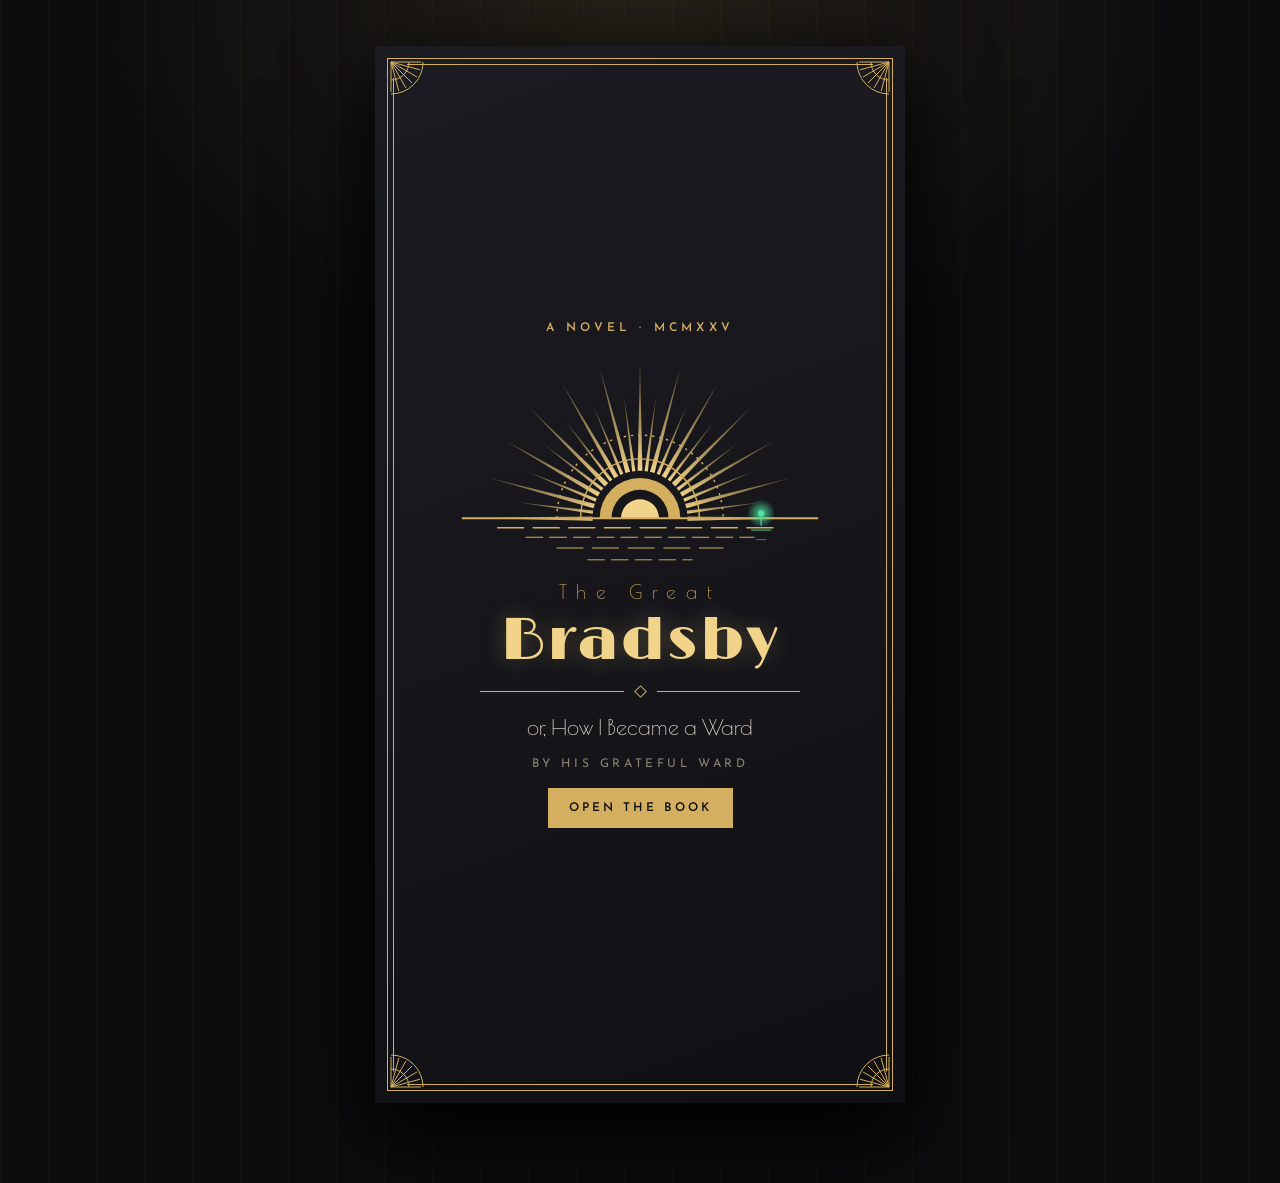
==== brad/index.html @ 088d8222 "Add The Great Bradsby thank-you card for Brad Art Deco book that opens to three chapters on medieval" ====
<!doctype html>
<html lang="en">
<head>
<meta charset="utf-8">
<meta name="viewport" content="width=device-width, initial-scale=1, viewport-fit=cover">
<title>The Great Bradsby</title>
<meta name="description" content="A thank-you card for Brad, bound like a 1925 novel. Open the book, old sport.">
<meta property="og:title" content="The Great Bradsby 🥂">
<meta property="og:description" content="A thank-you card for Brad, bound like a 1925 novel. Open the book, old sport.">
<meta property="og:type" content="website">
<meta name="theme-color" content="#0d0d0f">
<link rel="preconnect" href="https://fonts.googleapis.com">
<link rel="stylesheet" href="https://fonts.googleapis.com/css2?family=Limelight&family=Poiret+One&family=Josefin+Sans:wght@400;600&family=Cormorant+Garamond:ital,wght@0,500;0,600;1,500&display=swap">
<style>
/* Layout: a clothbound 1925 novel. Closed, the cover sits centered; opened, the cover swings left to show the dedication beside the chapters. Single onyx-and-gold Art Deco look with one green light. */
*, *::before, *::after { box-sizing: border-box; }
:root {
  --onyx: #0d0d0f;
  --cloth: #16161b;
  --paper: #efe6d2;
  --paper-ink: #2a2620;
  --gold: #d4af5f;
  --gold-hot: #f1d48a;
  --green: #4fe3a1;
  --muted: #8b8577;
  --display: "Limelight", "Didot", Georgia, serif;
  --deco: "Poiret One", "Futura", "Century Gothic", sans-serif;
  --label: "Josefin Sans", "Futura", "Century Gothic", sans-serif;
  --body: "Cormorant Garamond", Garamond, Georgia, serif;
  color-scheme: dark;
}
html { padding-top: env(safe-area-inset-top, 0px); padding-bottom: env(safe-area-inset-bottom, 0px); }
html, body { background: var(--onyx); color: var(--paper); }
body {
  margin: 0;
  font-family: var(--body);
  padding-inline: 16px;
  padding-block: 40px 56px;
  min-height: 100vh;
  background:
    repeating-linear-gradient(90deg, rgba(212,175,95,.035) 0 1px, transparent 1px 48px),
    radial-gradient(ellipse 60% 45% at 50% 0%, rgba(212,175,95,.12), transparent 70%),
    var(--onyx);
}
#bubbles { position: fixed; inset: 0; width: 100%; height: 100%; pointer-events: none; z-index: 5; }

.stage { position: relative; z-index: 1; max-width: 1060px; margin-inline: auto; overflow-x: clip; padding-block: 6px 24px; }
.book {
  display: grid; grid-template-columns: 1fr 1fr;
  perspective: 2600px;
  transform: translateX(-25%);
  transition: transform 1.1s cubic-bezier(.6,.05,.3,1);
}
.book.open { transform: none; }
.inside-page, .leaf { grid-column: 2; grid-row: 1; min-width: 0; }
.leaf {
  display: grid; position: relative; z-index: 2;
  transform-style: preserve-3d; transform-origin: left center;
  transition: transform 1.1s cubic-bezier(.6,.05,.3,1);
}
.book.open .leaf { transform: rotateY(-180deg); }
.face { grid-area: 1 / 1; -webkit-backface-visibility: hidden; backface-visibility: hidden; }
.face.back { transform: rotateY(180deg); }

.page { position: relative; min-width: 0; padding: 30px; display: flex; flex-direction: column; box-shadow: 0 30px 80px rgba(0,0,0,.65); }
.page > .panel { flex: 1; position: relative; z-index: 1; padding: 34px 30px; display: flex; flex-direction: column; gap: 18px; }
/* deco double rule frame with stepped corners */
.page::before, .page::after { content: ""; position: absolute; pointer-events: none; }
.page::before { inset: 12px; border: 1px solid var(--frame); }
.page::after { inset: 18px; border: 1px solid var(--frame);
  clip-path: polygon(0 14px, 14px 14px, 14px 0, calc(100% - 14px) 0, calc(100% - 14px) 14px, 100% 14px, 100% calc(100% - 14px), calc(100% - 14px) calc(100% - 14px), calc(100% - 14px) 100%, 14px 100%, 14px calc(100% - 14px), 0 calc(100% - 14px)); }
.corner { position: absolute; width: 46px; height: 46px; z-index: 1; pointer-events: none; }
.corner svg { width: 100%; height: 100%; display: block; }
.corner.tl { top: 12px; left: 12px; } .corner.tr { top: 12px; right: 12px; transform: scaleX(-1); }
.corner.bl { bottom: 12px; left: 12px; transform: scaleY(-1); } .corner.br { bottom: 12px; right: 12px; transform: scale(-1); }

/* cloth cover */
.cover-page { --frame: var(--gold); background: linear-gradient(160deg, #1b1b22, var(--cloth) 50%, #101014); }
.cover { align-items: center; justify-content: center; text-align: center; }
.eyebrow { font-family: var(--label); font-weight: 600; font-size: 12px; letter-spacing: .35em; text-transform: uppercase; color: var(--gold); margin: 0; }
.fan { width: 100%; max-width: 380px; }
.fan svg { width: 100%; height: auto; display: block; }
.title {
  font-family: var(--display); font-weight: 400; margin: 0;
  font-size: clamp(38px, 6vw, 60px); line-height: .95; letter-spacing: .04em;
  color: var(--gold-hot); text-wrap: balance;
  text-shadow: 0 0 24px rgba(241,212,138,.25);
}
.title small { display: block; font-family: var(--deco); font-size: .32em; letter-spacing: .5em; color: var(--gold); margin-bottom: 10px; }
.subtitle { font-family: var(--deco); font-size: 22px; color: var(--paper); margin: 0; }
.byline { font-family: var(--label); font-size: 12px; letter-spacing: .3em; text-transform: uppercase; color: var(--muted); margin: 0; }
.rule { display: flex; align-items: center; gap: 12px; width: 100%; max-width: 320px; color: var(--gold); }
.rule::before, .rule::after { content: ""; flex: 1; height: 1px; background: currentColor; }
.rule span { width: 9px; height: 9px; transform: rotate(45deg); border: 1px solid currentColor; }

/* paper pages */
.paper { --frame: #b8975a; background: var(--paper); color: var(--paper-ink);
  background-image: radial-gradient(ellipse at 50% 50%, transparent 60%, rgba(120,95,50,.12)); }
.paper .eyebrow { color: #8a6a2c; }
.dedication { align-items: center; justify-content: center; text-align: center; gap: 22px; }
.dedication h2 { font-family: var(--deco); font-weight: 400; font-size: 34px; margin: 0; letter-spacing: .08em; }
.dedication .to { font-style: italic; font-size: 24px; margin: 0; max-width: 16em; text-wrap: balance; }
.contents { width: 100%; max-width: 330px; display: grid; gap: 8px; text-align: left; margin: 0; padding: 0; list-style: none; }
.contents li { display: flex; gap: 8px; align-items: baseline; font-size: 18px; }
.contents li::after { content: ""; order: 1; flex: 1; border-bottom: 1px dotted #a08a60; translate: 0 -4px; }
.contents b { font-family: var(--label); font-weight: 600; font-size: 12px; letter-spacing: .15em; color: #8a6a2c; min-width: 2.2em; }
.contents .pg { order: 2; font-variant-numeric: tabular-nums; font-family: var(--label); font-size: 13px; }
.epigraph { font-style: italic; font-size: 18px; color: #5d5446; margin: 0; max-width: 20em; }

.chapters { gap: 14px; }
.chapter h3 { font-family: var(--deco); font-weight: 400; font-size: 25px; margin: 0 0 6px; line-height: 1.15; text-wrap: balance; }
.chapter h3 b { display: block; font-family: var(--label); font-weight: 600; font-size: 11.5px; letter-spacing: .3em; color: #8a6a2c; margin-bottom: 4px; }
.chapter p { font-size: 19px; line-height: 1.5; margin: 0; }
.chapter p + p { margin-top: 8px; }
.chapter cite { font-style: italic; }
.dropcap::first-letter { font-family: var(--display); float: left; font-size: 3.1em; line-height: .8; padding: 6px 8px 0 0; color: #8a6a2c; }
.sep { text-align: center; color: #a08a60; letter-spacing: .6em; font-size: 13px; margin: 0; }
.sign { font-family: var(--deco); font-size: 24px; margin: 0; }
.sign small { display: block; font-family: var(--body); font-style: italic; font-size: 17px; color: #5d5446; }

.btnrow { display: flex; flex-wrap: wrap; gap: 12px; }
.btn {
  font-family: var(--label); font-weight: 600; font-size: 12px; letter-spacing: .25em; text-transform: uppercase;
  padding: 13px 20px; cursor: pointer; border: 1px solid; background: transparent;
  transition: background .2s, color .2s;
}
.btn.gold { color: var(--onyx); background: var(--gold); border-color: var(--gold); }
.btn.gold:hover { background: var(--gold-hot); }
.btn.ink { color: var(--paper-ink); border-color: #8a6a2c; }
.btn.ink:hover { background: var(--paper-ink); color: var(--paper); }
.btn:focus-visible { outline: 2px solid var(--green); outline-offset: 3px; }

.greenlight { animation: blink 3.2s ease-in-out infinite; }
@keyframes blink { 50% { opacity: .45; } }

@media (max-width: 760px) {
  .book, .book.open { grid-template-columns: 1fr; transform: none; }
  .inside-page, .leaf { grid-column: 1; }
  .page { padding: 22px; }
  .page > .panel { padding: 30px 16px; }
  .leaf { transition: transform 1.1s cubic-bezier(.6,.05,.3,1), visibility 0s linear 0s; }
  .book.open .leaf { visibility: hidden; transition: transform 1.1s cubic-bezier(.6,.05,.3,1), visibility 0s linear 1.1s; }
  .chapter p { font-size: 18px; }
}
@media (prefers-reduced-motion: reduce) {
  .greenlight { animation: none; }
  .book, .leaf { transition: none !important; }
}
</style>
</head>
<body>
<canvas id="bubbles" aria-hidden="true"></canvas>

<main class="stage">
<div class="book" id="book">
  <section class="page paper inside-page" id="insidePage">
    <div class="panel chapters">
      <div class="chapter">
        <h3><b>Chapter I</b>In Which a Ward Is Taken</h3>
        <p class="dropcap">In medieval Europe, a young person without the right backing could be taken in as a ward. A lord brought them into his household, gave them a seat at his table, and taught them what they would need: how to carry themselves, how to work, how to stand up for what's right. In return the ward gave loyalty for life.</p>
      </div>
      <p class="sep" aria-hidden="true">◆ ◆ ◆</p>
      <div class="chapter">
        <h3><b>Chapter II</b>In Which Gatsby Finds His Patron</h3>
        <p>Fitzgerald knew the custom. In <cite>The Great Gatsby</cite>, seventeen-year-old James Gatz rows out to a millionaire's yacht on Lake Superior, and Dan Cody takes him aboard. Cody gives him work, a blue coat, and a look at the wider world. Every legend starts with someone who said, come aboard.</p>
      </div>
      <p class="sep" aria-hidden="true">◆ ◆ ◆</p>
      <div class="chapter">
        <h3><b>Chapter III</b>In Which I Say Thank You</h3>
        <p>Brad, you did that for me. You took me in when you didn't have to, showed me the ropes, and made me feel like I belonged at the table. I'm your ward for life, and grateful for it every day.</p>
        <p>Thank you, old sport.</p>
      </div>
      <p class="sign"><small>Yours, with the loyalty of a sworn ward,</small>Your Ward</p>
      <div class="btnrow">
        <button class="btn gold" id="toastBtn" type="button">Pop the champagne</button>
        <button class="btn ink" id="closeBtn" type="button">Close the book</button>
      </div>
    </div>
  </section>

  <div class="leaf" id="leaf">
    <section class="page cover-page face front">
      <div class="panel cover">
        <p class="eyebrow">A Novel · MCMXXV</p>
        <div class="fan">
          <svg viewBox="0 0 320 180" role="img" aria-label="An Art Deco sunburst rising over the water, with a green light across the bay">
            <defs>
              <linearGradient id="ray" x1="0" y1="1" x2="0" y2="0">
                <stop offset="0" stop-color="#f1d48a"/>
                <stop offset="1" stop-color="#d4af5f" stop-opacity=".35"/>
              </linearGradient>
              <radialGradient id="glow" cx="50%" cy="50%" r="50%">
                <stop offset="0" stop-color="#4fe3a1" stop-opacity=".9"/>
                <stop offset="1" stop-color="#4fe3a1" stop-opacity="0"/>
              </radialGradient>
            </defs>
            <g id="rays"></g>
            <g fill="none" stroke="#d4af5f" stroke-width="1.2">
              <path d="M110 140 A50 50 0 0 1 210 140"/>
              <path d="M90 140 A70 70 0 0 1 230 140" stroke-dasharray="2 4"/>
            </g>
            <path d="M126 140 A34 34 0 0 1 194 140 Z" fill="#d4af5f"/>
            <path d="M136 140 A24 24 0 0 1 184 140 Z" fill="#16161b"/>
            <path d="M144 140 A16 16 0 0 1 176 140 Z" fill="#f1d48a"/>
            <line x1="10" y1="140" x2="310" y2="140" stroke="#d4af5f" stroke-width="1.5"/>
            <g id="water" stroke="#d4af5f" stroke-linecap="round"></g>
            <g class="greenlight">
              <circle cx="262" cy="136" r="12" fill="url(#glow)"/>
              <circle cx="262" cy="136" r="2.6" fill="#4fe3a1"/>
              <line x1="262" y1="139" x2="262" y2="146" stroke="#4fe3a1" stroke-width="1"/>
            </g>
          </svg>
        </div>
        <h1 class="title"><small>The Great</small>Bradsby</h1>
        <div class="rule" aria-hidden="true"><span></span></div>
        <p class="subtitle">or, How I Became a Ward</p>
        <p class="byline">By his grateful ward</p>
        <button class="btn gold" id="openBtn" type="button">Open the book</button>
      </div>
    </section>

    <section class="page paper face back" aria-hidden="true">
      <div class="panel dedication">
        <p class="eyebrow">Dedication</p>
        <h2>For Brad</h2>
        <p class="to">who took me in, gave me a place at the table, and never once made me feel like a guest.</p>
        <div class="rule" aria-hidden="true" style="color:#a08a60"><span></span></div>
        <ul class="contents">
          <li><b>I</b>In Which a Ward Is Taken<span class="pg">1</span></li>
          <li><b>II</b>In Which Gatsby Finds His Patron<span class="pg">7</span></li>
          <li><b>III</b>In Which I Say Thank You<span class="pg">25</span></li>
        </ul>
        <p class="epigraph">Some people throw the party. A rare few open the door and tell you to stay.</p>
      </div>
    </section>
  </div>
</div>
</main>

<script>
(() => {
  const NS = "http://www.w3.org/2000/svg";
  const el = (tag, attrs, parent) => {
    const n = document.createElementNS(NS, tag);
    for (const k in attrs) n.setAttribute(k, attrs[k]);
    parent.appendChild(n); return n;
  };

  // Sunburst: tapered rays fanning up from the horizon
  const rays = document.getElementById("rays");
  for (let i = 0; i <= 24; i++) {
    const a = Math.PI + (i / 24) * Math.PI;
    const long = i % 2 === 0, R = long ? 132 : 104, w = long ? .05 : .035;
    const p = (ang, r) => `${(160 + r * Math.cos(ang)).toFixed(2)} ${(140 + r * Math.sin(ang)).toFixed(2)}`;
    el("path", { d: `M${p(a - w, 40)} L${p(a, R)} L${p(a + w, 40)} Z`, fill: "url(#ray)" }, rays);
  }
  // Water: lines that shorten toward the viewer
  const water = document.getElementById("water");
  [[148, 120, 1.1], [156, 96, 1], [165, 70, .9], [175, 44, .8]].forEach(([y, half, w], i) => {
    el("line", { x1: 160 - half, y1: y, x2: 160 + half, y2: y, "stroke-width": w, "stroke-dasharray": i % 2 ? "14 6" : "22 8" }, water);
  });
  el("line", { x1: 254, y1: 150, x2: 270, y2: 150, stroke: "#4fe3a1", "stroke-width": 1, opacity: .7 }, water);
  el("line", { x1: 258, y1: 158, x2: 266, y2: 158, stroke: "#4fe3a1", "stroke-width": 1, opacity: .45 }, water);

  // Deco corner fans on every page
  const corner = color => {
    let s = `<svg viewBox="0 0 46 46" aria-hidden="true"><g fill="none" stroke="${color}" stroke-width="1">`;
    for (let i = 0; i <= 6; i++) {
      const a = (i / 6) * Math.PI / 2;
      s += `<line x1="4" y1="4" x2="${(4 + 30 * Math.cos(a)).toFixed(1)}" y2="${(4 + 30 * Math.sin(a)).toFixed(1)}"/>`;
    }
    s += `<path d="M4 22 A18 18 0 0 0 22 4"/><path d="M4 36 A32 32 0 0 0 36 4"/></g></svg>`;
    return s;
  };
  document.querySelectorAll(".page").forEach(pg => {
    const c = pg.classList.contains("paper") ? "#b8975a" : "#d4af5f";
    pg.insertAdjacentHTML("afterbegin", ["tl", "tr", "bl", "br"].map(k => `<div class="corner ${k}">${corner(c)}</div>`).join(""));
  });

  // Champagne: rising bubbles plus a burst of gold confetti
  const cv = document.getElementById("bubbles"), ctx = cv.getContext("2d");
  const reduce = matchMedia("(prefers-reduced-motion: reduce)").matches;
  let W, H, bits = [], running = false;
  const size = () => { W = cv.width = innerWidth * devicePixelRatio; H = cv.height = innerHeight * devicePixelRatio; };
  size(); addEventListener("resize", size);
  const D = devicePixelRatio;
  const pop = () => {
    for (let i = 0; i < 160; i++) bits.push({ kind: "bubble", x: Math.random() * W, y: H + Math.random() * H * .3, r: (1.5 + Math.random() * 4) * D, vy: -(1.5 + Math.random() * 3) * D, wob: Math.random() * 6, life: 1 });
    for (let i = 0; i < 140; i++) {
      const a = -Math.PI / 2 + (Math.random() - .5) * 1.6, sp = (6 + Math.random() * 9) * D;
      bits.push({ kind: "confetti", x: W / 2, y: H * .55, vx: Math.cos(a) * sp, vy: Math.sin(a) * sp, rot: Math.random() * 6, vr: (Math.random() - .5) * .4, w: (4 + Math.random() * 5) * D, h: (2 + Math.random() * 3) * D, c: ["#d4af5f", "#f1d48a", "#efe6d2", "#4fe3a1"][i % 4], life: 1 });
    }
    if (!running) { running = true; requestAnimationFrame(tick); }
  };
  const tick = () => {
    ctx.clearRect(0, 0, W, H);
    bits = bits.filter(b => b.life > 0 && b.y > -40 && b.y < H + H * .4);
    for (const b of bits) {
      if (b.kind === "bubble") {
        b.y += b.vy; b.wob += .08; b.x += Math.sin(b.wob) * .6 * D; b.life -= .004;
        ctx.globalAlpha = .7 * b.life; ctx.strokeStyle = "#f1d48a"; ctx.lineWidth = D;
        ctx.beginPath(); ctx.arc(b.x, b.y, b.r, 0, Math.PI * 2); ctx.stroke();
      } else {
        b.vy += .22 * D; b.vx *= .985; b.x += b.vx; b.y += b.vy; b.rot += b.vr; b.life -= .006;
        ctx.globalAlpha = Math.min(1, b.life * 1.5); ctx.fillStyle = b.c;
        ctx.save(); ctx.translate(b.x, b.y); ctx.rotate(b.rot); ctx.fillRect(-b.w / 2, -b.h / 2, b.w, b.h * Math.abs(Math.cos(b.rot * 2))); ctx.restore();
      }
    }
    ctx.globalAlpha = 1;
    if (bits.length) requestAnimationFrame(tick); else running = false;
  };

  const book = document.getElementById("book");
  const insidePage = document.getElementById("insidePage"), frontFace = document.querySelector(".face.front");
  const openBtn = document.getElementById("openBtn"), closeBtn = document.getElementById("closeBtn");
  const toastBtn = document.getElementById("toastBtn");
  insidePage.inert = true;
  openBtn.addEventListener("click", () => {
    book.classList.add("open");
    insidePage.inert = false; frontFace.inert = true;
    setTimeout(() => toastBtn.focus({ preventScroll: true }), reduce ? 0 : 1100);
  });
  closeBtn.addEventListener("click", () => {
    book.classList.remove("open");
    insidePage.inert = true; frontFace.inert = false;
    toastBtn.textContent = "Pop the champagne";
    openBtn.focus({ preventScroll: true });
  });
  toastBtn.addEventListener("click", () => {
    if (!reduce) pop();
    toastBtn.textContent = "Cheers, old sport";
  });
})();
</script>
</body>
</html>
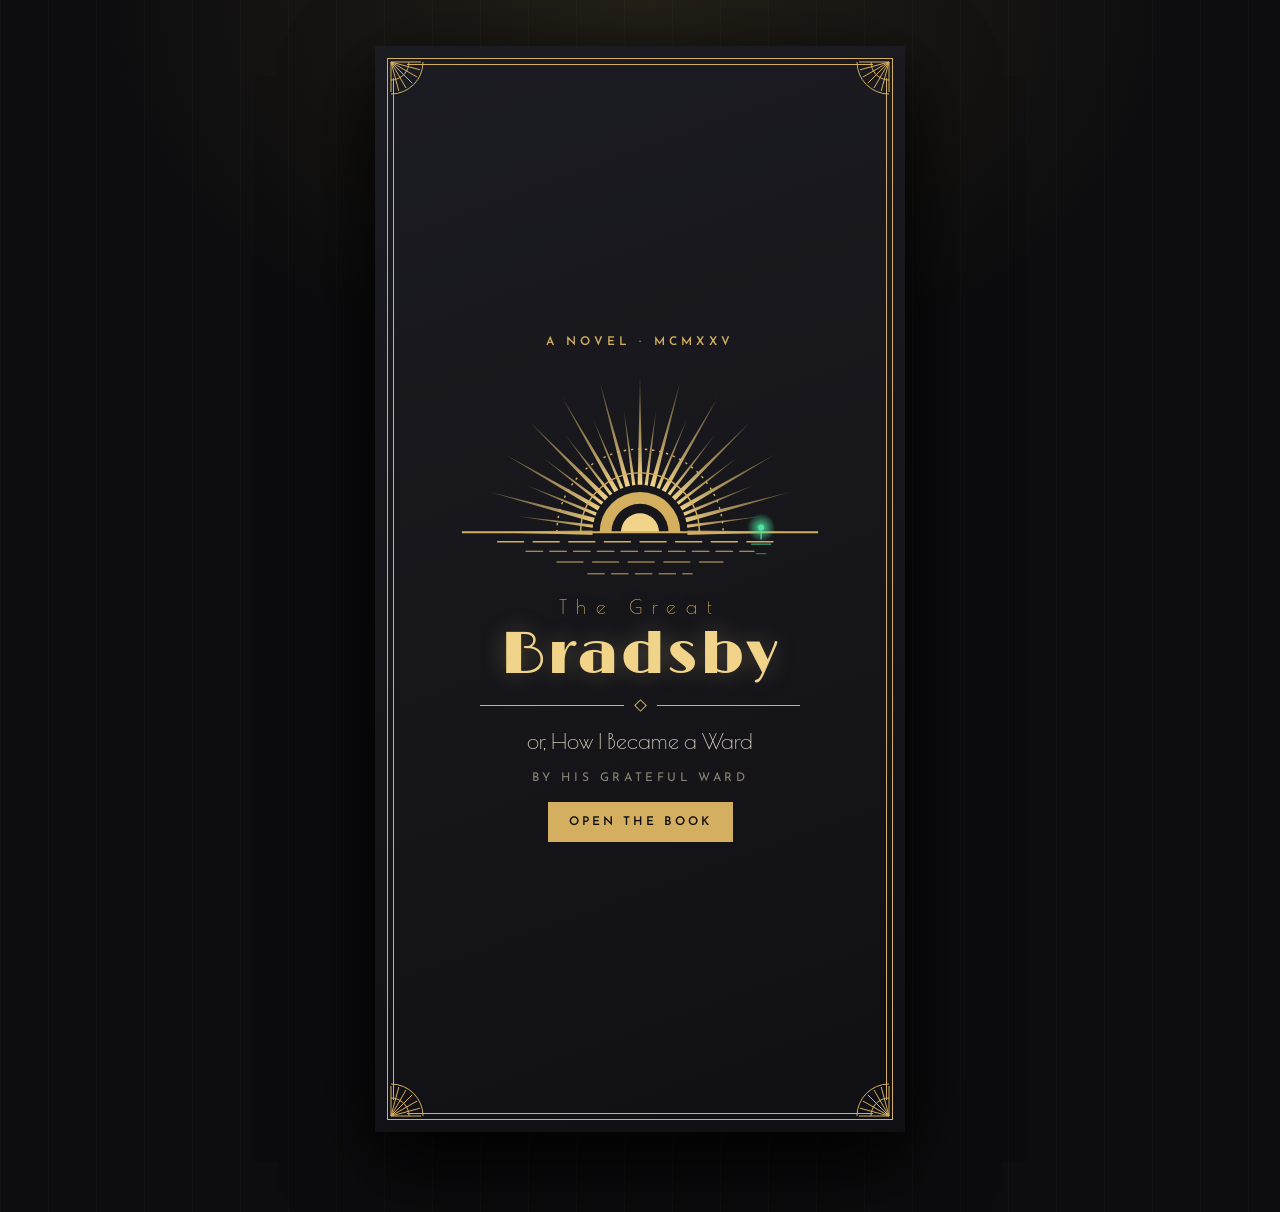
==== commit 5aeb0071: "Use a clearer drop cap in Brad's card Co-Authored-By: Claude Opus 5.5 <noreply@anthropic.com>" ====
--- a/brad/index.html
+++ b/brad/index.html
@@ -157,7 +157,7 @@
     <div class="panel chapters">
       <div class="chapter">
         <h3><b>Chapter I</b>In Which a Ward Is Taken</h3>
-        <p class="dropcap">In medieval Europe, a young person without the right backing could be taken in as a ward. A lord brought them into his household, gave them a seat at his table, and taught them what they would need: how to carry themselves, how to work, how to stand up for what's right. In return the ward gave loyalty for life.</p>
+        <p class="dropcap">All across medieval Europe, a young person without the right backing could be taken in as a ward. A lord brought them into his household, gave them a seat at his table, and taught them what they would need: how to carry themselves, how to work, how to stand up for what's right. In return the ward gave loyalty for life.</p>
       </div>
       <p class="sep" aria-hidden="true">◆ ◆ ◆</p>
       <div class="chapter">
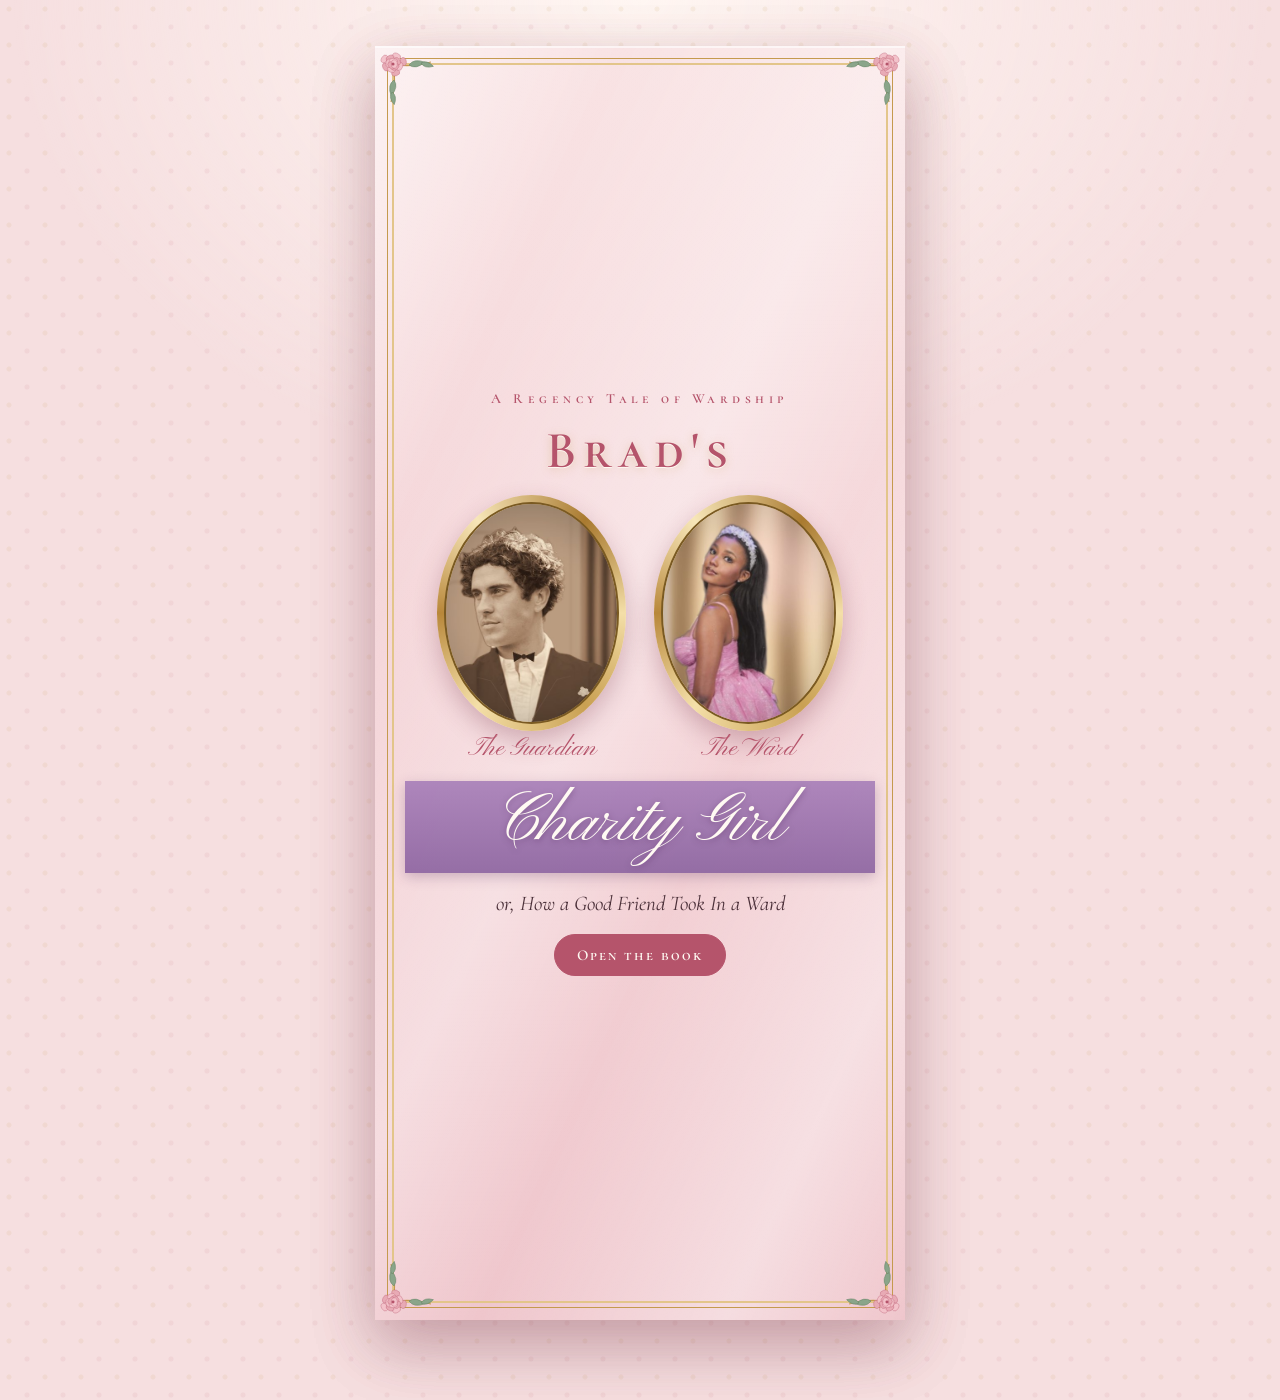
==== commit 4e589d8b: "Restyle Brad's card as a Regency novel with portraits Charity Girl cover with sepia guardian and war" ====
--- a/brad/index.html
+++ b/brad/index.html
@@ -3,34 +3,36 @@
 <head>
 <meta charset="utf-8">
 <meta name="viewport" content="width=device-width, initial-scale=1, viewport-fit=cover">
-<title>The Great Bradsby</title>
-<meta name="description" content="A thank-you card for Brad, bound like a 1925 novel. Open the book, old sport.">
-<meta property="og:title" content="The Great Bradsby 🥂">
-<meta property="og:description" content="A thank-you card for Brad, bound like a 1925 novel. Open the book, old sport.">
+<title>Brad's Charity Girl</title>
+<meta name="description" content="A thank-you card for Brad, bound like a Regency novel. Open the book.">
+<meta property="og:title" content="Brad's Charity Girl 📖">
+<meta property="og:description" content="A thank-you card for Brad, bound like a Regency novel. Open the book.">
+<meta property="og:image" content="https://sunnymari.github.io/birthdaycards/brad/brad-portrait.jpg">
 <meta property="og:type" content="website">
-<meta name="theme-color" content="#0d0d0f">
+<meta name="theme-color" content="#f6dfe0">
 <link rel="preconnect" href="https://fonts.googleapis.com">
-<link rel="stylesheet" href="https://fonts.googleapis.com/css2?family=Limelight&family=Poiret+One&family=Josefin+Sans:wght@400;600&family=Cormorant+Garamond:ital,wght@0,500;0,600;1,500&display=swap">
+<link rel="stylesheet" href="https://fonts.googleapis.com/css2?family=Pinyon+Script&family=Cormorant+SC:wght@500;600&family=Cormorant+Garamond:ital,wght@0,500;0,600;1,500&display=swap">
 <style>
-/* Layout: a clothbound 1925 novel. Closed, the cover sits centered; opened, the cover swings left to show the dedication beside the chapters. Single onyx-and-gold Art Deco look with one green light. */
+/* Layout: a Regency novel in rose satin. Closed, the cover sits centered with two gilt oval portraits; opened, it swings left to show the dedication beside the chapters. Single blush-and-gold look. */
 *, *::before, *::after { box-sizing: border-box; }
 :root {
-  --onyx: #0d0d0f;
-  --cloth: #16161b;
-  --paper: #efe6d2;
-  --paper-ink: #2a2620;
-  --gold: #d4af5f;
-  --gold-hot: #f1d48a;
-  --green: #4fe3a1;
-  --muted: #8b8577;
-  --display: "Limelight", "Didot", Georgia, serif;
-  --deco: "Poiret One", "Futura", "Century Gothic", sans-serif;
-  --label: "Josefin Sans", "Futura", "Century Gothic", sans-serif;
+  --blush: #f6dfe0;
+  --satin: #fbf3ea;
+  --rose: #e8a9b4;
+  --rose-deep: #b5546b;
+  --lavender: #a77fb8;
+  --gold: #c59a4e;
+  --gold-soft: #e3c58a;
+  --sage: #8aa58a;
+  --ink: #4a2f38;
+  --muted: #8a6f74;
+  --script: "Pinyon Script", "Snell Roundhand", "Apple Chancery", cursive;
+  --caps: "Cormorant SC", "Cormorant Garamond", Garamond, Georgia, serif;
   --body: "Cormorant Garamond", Garamond, Georgia, serif;
-  color-scheme: dark;
+  color-scheme: light;
 }
 html { padding-top: env(safe-area-inset-top, 0px); padding-bottom: env(safe-area-inset-bottom, 0px); }
-html, body { background: var(--onyx); color: var(--paper); }
+html, body { background: var(--blush); color: var(--ink); }
 body {
   margin: 0;
   font-family: var(--body);
@@ -38,11 +40,12 @@
   padding-block: 40px 56px;
   min-height: 100vh;
   background:
-    repeating-linear-gradient(90deg, rgba(212,175,95,.035) 0 1px, transparent 1px 48px),
-    radial-gradient(ellipse 60% 45% at 50% 0%, rgba(212,175,95,.12), transparent 70%),
-    var(--onyx);
-}
-#bubbles { position: fixed; inset: 0; width: 100%; height: 100%; pointer-events: none; z-index: 5; }
+    radial-gradient(circle at 25% 25%, rgba(197,154,78,.10) 0 2px, transparent 3px) 0 0 / 36px 36px,
+    radial-gradient(circle at 75% 75%, rgba(181,84,107,.08) 0 2px, transparent 3px) 0 0 / 36px 36px,
+    radial-gradient(ellipse 70% 50% at 50% 0%, #fff6f2, transparent 70%),
+    var(--blush);
+}
+#petals { position: fixed; inset: 0; width: 100%; height: 100%; pointer-events: none; z-index: 5; }
 
 .stage { position: relative; z-index: 1; max-width: 1060px; margin-inline: auto; overflow-x: clip; padding-block: 6px 24px; }
 .book {
@@ -62,118 +65,130 @@
 .face { grid-area: 1 / 1; -webkit-backface-visibility: hidden; backface-visibility: hidden; }
 .face.back { transform: rotateY(180deg); }
 
-.page { position: relative; min-width: 0; padding: 30px; display: flex; flex-direction: column; box-shadow: 0 30px 80px rgba(0,0,0,.65); }
-.page > .panel { flex: 1; position: relative; z-index: 1; padding: 34px 30px; display: flex; flex-direction: column; gap: 18px; }
-/* deco double rule frame with stepped corners */
-.page::before, .page::after { content: ""; position: absolute; pointer-events: none; }
-.page::before { inset: 12px; border: 1px solid var(--frame); }
-.page::after { inset: 18px; border: 1px solid var(--frame);
-  clip-path: polygon(0 14px, 14px 14px, 14px 0, calc(100% - 14px) 0, calc(100% - 14px) 14px, 100% 14px, 100% calc(100% - 14px), calc(100% - 14px) calc(100% - 14px), calc(100% - 14px) 100%, 14px 100%, 14px calc(100% - 14px), 0 calc(100% - 14px)); }
-.corner { position: absolute; width: 46px; height: 46px; z-index: 1; pointer-events: none; }
-.corner svg { width: 100%; height: 100%; display: block; }
-.corner.tl { top: 12px; left: 12px; } .corner.tr { top: 12px; right: 12px; transform: scaleX(-1); }
-.corner.bl { bottom: 12px; left: 12px; transform: scaleY(-1); } .corner.br { bottom: 12px; right: 12px; transform: scale(-1); }
-
-/* cloth cover */
-.cover-page { --frame: var(--gold); background: linear-gradient(160deg, #1b1b22, var(--cloth) 50%, #101014); }
-.cover { align-items: center; justify-content: center; text-align: center; }
-.eyebrow { font-family: var(--label); font-weight: 600; font-size: 12px; letter-spacing: .35em; text-transform: uppercase; color: var(--gold); margin: 0; }
-.fan { width: 100%; max-width: 380px; }
-.fan svg { width: 100%; height: auto; display: block; }
-.title {
-  font-family: var(--display); font-weight: 400; margin: 0;
-  font-size: clamp(38px, 6vw, 60px); line-height: .95; letter-spacing: .04em;
-  color: var(--gold-hot); text-wrap: balance;
-  text-shadow: 0 0 24px rgba(241,212,138,.25);
-}
-.title small { display: block; font-family: var(--deco); font-size: .32em; letter-spacing: .5em; color: var(--gold); margin-bottom: 10px; }
-.subtitle { font-family: var(--deco); font-size: 22px; color: var(--paper); margin: 0; }
-.byline { font-family: var(--label); font-size: 12px; letter-spacing: .3em; text-transform: uppercase; color: var(--muted); margin: 0; }
-.rule { display: flex; align-items: center; gap: 12px; width: 100%; max-width: 320px; color: var(--gold); }
-.rule::before, .rule::after { content: ""; flex: 1; height: 1px; background: currentColor; }
-.rule span { width: 9px; height: 9px; transform: rotate(45deg); border: 1px solid currentColor; }
+.page { position: relative; min-width: 0; padding: 30px; display: flex; flex-direction: column;
+  box-shadow: 0 24px 60px rgba(120,50,70,.22), 0 2px 0 rgba(255,255,255,.6) inset; }
+.page > .panel { flex: 1; position: relative; z-index: 1; padding: 36px 30px; display: flex; flex-direction: column; gap: 18px; }
+/* double gilt rule */
+.page::before, .page::after { content: ""; position: absolute; pointer-events: none; border: 1px solid var(--gold); }
+.page::before { inset: 12px; }
+.page::after { inset: 17px; border-width: 2px; border-color: var(--gold-soft); border-radius: 2px; }
+.sprig { position: absolute; width: 64px; height: 64px; z-index: 2; pointer-events: none; }
+.sprig svg { width: 100%; height: 100%; display: block; }
+.sprig.tl { top: 4px; left: 4px; } .sprig.tr { top: 4px; right: 4px; transform: scaleX(-1); }
+.sprig.bl { bottom: 4px; left: 4px; transform: scaleY(-1); } .sprig.br { bottom: 4px; right: 4px; transform: scale(-1); }
+
+/* satin cover */
+.cover-page { background:
+  linear-gradient(115deg, rgba(255,255,255,.55) 0%, transparent 22%, rgba(255,255,255,.35) 46%, transparent 62%, rgba(255,255,255,.4) 84%, transparent 100%),
+  linear-gradient(180deg, #f9e3e4, #efc6cc); }
+.cover { align-items: center; justify-content: center; text-align: center; gap: 14px; }
+.eyebrow { font-family: var(--caps); font-weight: 600; font-size: 14px; letter-spacing: .32em; color: var(--rose-deep); margin: 0; }
+.author { font-family: var(--caps); font-weight: 600; font-size: clamp(34px, 5vw, 52px); letter-spacing: .14em; line-height: 1; margin: 0; color: var(--rose-deep);
+  text-shadow: 0 1px 0 #fffaf3, 0 2px 10px rgba(197,154,78,.35); }
+
+.portraits { display: flex; align-items: flex-start; justify-content: center; gap: 28px; width: 100%; position: relative; }
+.portrait { margin: 0; display: flex; flex-direction: column; align-items: center; gap: 4px; width: 46%; max-width: 240px; }
+.oval {
+  width: 100%; aspect-ratio: 4 / 5; border-radius: 50%; padding: 7px;
+  background: conic-gradient(from 210deg, #f4dfa8, #b8873a, #f7e6b8, #a97a30, #f4dfa8, #c9a052, #f4dfa8);
+  box-shadow: 0 10px 24px rgba(120,50,70,.3);
+}
+.oval img { width: 100%; height: 100%; display: block; border-radius: 50%; object-fit: cover; border: 2px solid #7a5a22; }
+.portrait figcaption { font-family: var(--script); font-size: 26px; color: var(--rose-deep); line-height: 1.1; }
+
+.ribbon {
+  width: calc(100% + 60px); margin-inline: -30px; padding: 4px 16px 10px;
+  background: linear-gradient(180deg, rgba(167,127,184,.92), rgba(140,100,160,.92));
+  box-shadow: 0 4px 12px rgba(80,40,90,.25);
+}
+.title { font-family: var(--script); font-weight: 400; font-size: clamp(46px, 7vw, 68px); line-height: 1.15; color: #fffaf3; margin: 0; text-shadow: 0 2px 6px rgba(60,20,70,.35); }
+.subtitle { font-style: italic; font-size: 21px; margin: 0; color: var(--ink); text-wrap: balance; }
 
 /* paper pages */
-.paper { --frame: #b8975a; background: var(--paper); color: var(--paper-ink);
-  background-image: radial-gradient(ellipse at 50% 50%, transparent 60%, rgba(120,95,50,.12)); }
-.paper .eyebrow { color: #8a6a2c; }
-.dedication { align-items: center; justify-content: center; text-align: center; gap: 22px; }
-.dedication h2 { font-family: var(--deco); font-weight: 400; font-size: 34px; margin: 0; letter-spacing: .08em; }
-.dedication .to { font-style: italic; font-size: 24px; margin: 0; max-width: 16em; text-wrap: balance; }
-.contents { width: 100%; max-width: 330px; display: grid; gap: 8px; text-align: left; margin: 0; padding: 0; list-style: none; }
+.paper { background: var(--satin);
+  background-image: radial-gradient(ellipse at 50% 50%, transparent 62%, rgba(181,84,107,.08)); }
+.dedication { align-items: center; justify-content: center; text-align: center; gap: 20px; }
+.dedication h2 { font-family: var(--script); font-weight: 400; font-size: 54px; margin: 0; color: var(--rose-deep); line-height: 1; }
+.dedication .to { font-style: italic; font-size: 23px; margin: 0; max-width: 16em; text-wrap: balance; }
+.flourish { width: min(220px, 70%); color: var(--gold); }
+.flourish svg { width: 100%; height: auto; display: block; }
+.contents { width: 100%; max-width: 340px; display: grid; gap: 8px; text-align: left; margin: 0; padding: 0; list-style: none; }
 .contents li { display: flex; gap: 8px; align-items: baseline; font-size: 18px; }
-.contents li::after { content: ""; order: 1; flex: 1; border-bottom: 1px dotted #a08a60; translate: 0 -4px; }
-.contents b { font-family: var(--label); font-weight: 600; font-size: 12px; letter-spacing: .15em; color: #8a6a2c; min-width: 2.2em; }
-.contents .pg { order: 2; font-variant-numeric: tabular-nums; font-family: var(--label); font-size: 13px; }
-.epigraph { font-style: italic; font-size: 18px; color: #5d5446; margin: 0; max-width: 20em; }
+.contents li::after { content: ""; order: 1; flex: 1; border-bottom: 1px dotted var(--rose); translate: 0 -4px; }
+.contents b { font-family: var(--caps); font-weight: 600; font-size: 14px; color: var(--rose-deep); min-width: 2em; }
+.contents .pg { order: 2; font-variant-numeric: tabular-nums; font-family: var(--caps); font-size: 15px; }
+.epigraph { font-style: italic; font-size: 18px; color: var(--muted); margin: 0; max-width: 20em; }
 
 .chapters { gap: 14px; }
-.chapter h3 { font-family: var(--deco); font-weight: 400; font-size: 25px; margin: 0 0 6px; line-height: 1.15; text-wrap: balance; }
-.chapter h3 b { display: block; font-family: var(--label); font-weight: 600; font-size: 11.5px; letter-spacing: .3em; color: #8a6a2c; margin-bottom: 4px; }
-.chapter p { font-size: 19px; line-height: 1.5; margin: 0; }
+.chapter h3 { font-family: var(--caps); font-weight: 600; font-size: 22px; margin: 0 0 6px; line-height: 1.2; text-wrap: balance; letter-spacing: .03em; }
+.chapter h3 b { display: block; font-family: var(--script); font-weight: 400; font-size: 30px; color: var(--rose-deep); letter-spacing: 0; line-height: 1; margin-bottom: 2px; }
+.chapter p { font-size: 19.5px; line-height: 1.5; margin: 0; }
 .chapter p + p { margin-top: 8px; }
 .chapter cite { font-style: italic; }
-.dropcap::first-letter { font-family: var(--display); float: left; font-size: 3.1em; line-height: .8; padding: 6px 8px 0 0; color: #8a6a2c; }
-.sep { text-align: center; color: #a08a60; letter-spacing: .6em; font-size: 13px; margin: 0; }
-.sign { font-family: var(--deco); font-size: 24px; margin: 0; }
-.sign small { display: block; font-family: var(--body); font-style: italic; font-size: 17px; color: #5d5446; }
-
+.dropcap::first-letter { font-family: var(--script); float: left; font-size: 3.6em; line-height: .75; padding: 8px 8px 0 0; color: var(--rose-deep); }
+.sep { display: flex; justify-content: center; margin: 0; }
+.sep svg { width: 120px; height: 20px; }
+.sign { font-family: var(--script); font-size: 38px; margin: 0; color: var(--rose-deep); line-height: 1.1; }
+.sign small { display: block; font-family: var(--body); font-style: italic; font-size: 18px; color: var(--muted); }
+
+.ps { margin: 0; font-size: 18px; line-height: 1.45; padding: 12px 16px; border: 1px dashed var(--rose); border-radius: 10px; background: rgba(246,223,224,.5); }
+.ps b { font-family: var(--script); font-weight: 400; font-size: 28px; color: var(--rose-deep); margin-right: 4px; }
+.ps i { color: var(--muted); }
 .btnrow { display: flex; flex-wrap: wrap; gap: 12px; }
 .btn {
-  font-family: var(--label); font-weight: 600; font-size: 12px; letter-spacing: .25em; text-transform: uppercase;
-  padding: 13px 20px; cursor: pointer; border: 1px solid; background: transparent;
-  transition: background .2s, color .2s;
-}
-.btn.gold { color: var(--onyx); background: var(--gold); border-color: var(--gold); }
-.btn.gold:hover { background: var(--gold-hot); }
-.btn.ink { color: var(--paper-ink); border-color: #8a6a2c; }
-.btn.ink:hover { background: var(--paper-ink); color: var(--paper); }
-.btn:focus-visible { outline: 2px solid var(--green); outline-offset: 3px; }
-
-.greenlight { animation: blink 3.2s ease-in-out infinite; }
-@keyframes blink { 50% { opacity: .45; } }
+  font-family: var(--caps); font-weight: 600; font-size: 15px; letter-spacing: .14em;
+  padding: 11px 22px; cursor: pointer; border-radius: 999px; border: 1px solid var(--rose-deep);
+  transition: background .2s, color .2s, transform .2s;
+}
+.btn.rose { color: #fffaf3; background: var(--rose-deep); }
+.btn.rose:hover { background: #9c4159; transform: translateY(-1px); }
+.btn.line { color: var(--rose-deep); background: transparent; }
+.btn.line:hover { background: var(--blush); }
+.btn:focus-visible { outline: 2px solid var(--lavender); outline-offset: 3px; }
 
 @media (max-width: 760px) {
   .book, .book.open { grid-template-columns: 1fr; transform: none; }
   .inside-page, .leaf { grid-column: 1; }
   .page { padding: 22px; }
-  .page > .panel { padding: 30px 16px; }
+  .page > .panel { padding: 34px 14px; }
+  .ribbon { width: calc(100% + 28px); margin-inline: -14px; }
   .leaf { transition: transform 1.1s cubic-bezier(.6,.05,.3,1), visibility 0s linear 0s; }
   .book.open .leaf { visibility: hidden; transition: transform 1.1s cubic-bezier(.6,.05,.3,1), visibility 0s linear 1.1s; }
   .chapter p { font-size: 18px; }
+    .portrait figcaption { font-size: 21px; }
 }
 @media (prefers-reduced-motion: reduce) {
-  .greenlight { animation: none; }
   .book, .leaf { transition: none !important; }
 }
 </style>
 </head>
 <body>
-<canvas id="bubbles" aria-hidden="true"></canvas>
+<canvas id="petals" aria-hidden="true"></canvas>
 
 <main class="stage">
 <div class="book" id="book">
   <section class="page paper inside-page" id="insidePage">
     <div class="panel chapters">
       <div class="chapter">
-        <h3><b>Chapter I</b>In Which a Ward Is Taken</h3>
+        <h3><b>Chapter the First</b>In Which a Ward Is Taken</h3>
         <p class="dropcap">All across medieval Europe, a young person without the right backing could be taken in as a ward. A lord brought them into his household, gave them a seat at his table, and taught them what they would need: how to carry themselves, how to work, how to stand up for what's right. In return the ward gave loyalty for life.</p>
       </div>
-      <p class="sep" aria-hidden="true">◆ ◆ ◆</p>
+      <p class="sep" aria-hidden="true"><svg class="vine" viewBox="0 0 120 20"></svg></p>
       <div class="chapter">
-        <h3><b>Chapter II</b>In Which Gatsby Finds His Patron</h3>
-        <p>Fitzgerald knew the custom. In <cite>The Great Gatsby</cite>, seventeen-year-old James Gatz rows out to a millionaire's yacht on Lake Superior, and Dan Cody takes him aboard. Cody gives him work, a blue coat, and a look at the wider world. Every legend starts with someone who said, come aboard.</p>
-      </div>
-      <p class="sep" aria-hidden="true">◆ ◆ ◆</p>
+        <h3><b>Chapter the Second</b>In Which a Charity Girl Is Rescued</h3>
+        <p>Georgette Heyer knew the custom too. In <cite>Charity Girl</cite>, Viscount Desford meets Cherry Steane, a girl kept as a poor relation and treated as one. When he finds her running away to London with almost nothing, he takes her under his protection and refuses to rest until she has a proper home.</p>
+      </div>
+      <p class="sep" aria-hidden="true"><svg class="vine" viewBox="0 0 120 20"></svg></p>
       <div class="chapter">
-        <h3><b>Chapter III</b>In Which I Say Thank You</h3>
-        <p>Brad, you did that for me. You took me in when you didn't have to, showed me the ropes, and made me feel like I belonged at the table. I'm your ward for life, and grateful for it every day.</p>
-        <p>Thank you, old sport.</p>
-      </div>
-      <p class="sign"><small>Yours, with the loyalty of a sworn ward,</small>Your Ward</p>
+        <h3><b>Chapter the Third</b>In Which I Say Thank You</h3>
+        <p>Brad, you are my Desford. You took me in when you didn't have to, showed me the ropes, and made me feel like I belonged at the table. I'm your ward for life, and grateful for it every day.</p>
+        <p>Thank you for everything, Brad.</p>
+      </div>
+      <p class="sign"><small>With gratitude and loyalty,</small>Your Ward</p>
+      <p class="ps"><b>P.S.</b> In every good Regency novel, a proper guardian also arranges introductions. So if you happen to know a homie worth meeting, please drop me off with him. <i>*cough cough*</i></p>
       <div class="btnrow">
-        <button class="btn gold" id="toastBtn" type="button">Pop the champagne</button>
-        <button class="btn ink" id="closeBtn" type="button">Close the book</button>
+        <button class="btn rose" id="petalBtn" type="button">Throw the flowers</button>
+        <button class="btn line" id="closeBtn" type="button">Close the book</button>
       </div>
     </div>
   </section>
@@ -181,41 +196,21 @@
   <div class="leaf" id="leaf">
     <section class="page cover-page face front">
       <div class="panel cover">
-        <p class="eyebrow">A Novel · MCMXXV</p>
-        <div class="fan">
-          <svg viewBox="0 0 320 180" role="img" aria-label="An Art Deco sunburst rising over the water, with a green light across the bay">
-            <defs>
-              <linearGradient id="ray" x1="0" y1="1" x2="0" y2="0">
-                <stop offset="0" stop-color="#f1d48a"/>
-                <stop offset="1" stop-color="#d4af5f" stop-opacity=".35"/>
-              </linearGradient>
-              <radialGradient id="glow" cx="50%" cy="50%" r="50%">
-                <stop offset="0" stop-color="#4fe3a1" stop-opacity=".9"/>
-                <stop offset="1" stop-color="#4fe3a1" stop-opacity="0"/>
-              </radialGradient>
-            </defs>
-            <g id="rays"></g>
-            <g fill="none" stroke="#d4af5f" stroke-width="1.2">
-              <path d="M110 140 A50 50 0 0 1 210 140"/>
-              <path d="M90 140 A70 70 0 0 1 230 140" stroke-dasharray="2 4"/>
-            </g>
-            <path d="M126 140 A34 34 0 0 1 194 140 Z" fill="#d4af5f"/>
-            <path d="M136 140 A24 24 0 0 1 184 140 Z" fill="#16161b"/>
-            <path d="M144 140 A16 16 0 0 1 176 140 Z" fill="#f1d48a"/>
-            <line x1="10" y1="140" x2="310" y2="140" stroke="#d4af5f" stroke-width="1.5"/>
-            <g id="water" stroke="#d4af5f" stroke-linecap="round"></g>
-            <g class="greenlight">
-              <circle cx="262" cy="136" r="12" fill="url(#glow)"/>
-              <circle cx="262" cy="136" r="2.6" fill="#4fe3a1"/>
-              <line x1="262" y1="139" x2="262" y2="146" stroke="#4fe3a1" stroke-width="1"/>
-            </g>
-          </svg>
+        <p class="eyebrow">A Regency Tale of Wardship</p>
+        <p class="author">Brad's</p>
+        <div class="portraits">
+          <figure class="portrait">
+            <div class="oval"><img src="brad-portrait.jpg" alt="Brad as a Victorian gentleman in a frock coat and bow tie, sepia" width="520" height="527"></div>
+            <figcaption>The Guardian</figcaption>
+          </figure>
+          <figure class="portrait">
+            <div class="oval"><img src="me-portrait.jpg" alt="His ward in a pink gown and jewelled headband before gold satin drapery" width="440" height="517"></div>
+            <figcaption>The Ward</figcaption>
+          </figure>
         </div>
-        <h1 class="title"><small>The Great</small>Bradsby</h1>
-        <div class="rule" aria-hidden="true"><span></span></div>
-        <p class="subtitle">or, How I Became a Ward</p>
-        <p class="byline">By his grateful ward</p>
-        <button class="btn gold" id="openBtn" type="button">Open the book</button>
+        <div class="ribbon"><h1 class="title">Charity Girl</h1></div>
+        <p class="subtitle">or, How a Good Friend Took In a Ward</p>
+        <button class="btn rose" id="openBtn" type="button">Open the book</button>
       </div>
     </section>
 
@@ -224,13 +219,13 @@
         <p class="eyebrow">Dedication</p>
         <h2>For Brad</h2>
         <p class="to">who took me in, gave me a place at the table, and never once made me feel like a guest.</p>
-        <div class="rule" aria-hidden="true" style="color:#a08a60"><span></span></div>
+        <div class="flourish"><svg class="vine" viewBox="0 0 120 20"></svg></div>
         <ul class="contents">
           <li><b>I</b>In Which a Ward Is Taken<span class="pg">1</span></li>
-          <li><b>II</b>In Which Gatsby Finds His Patron<span class="pg">7</span></li>
-          <li><b>III</b>In Which I Say Thank You<span class="pg">25</span></li>
+          <li><b>II</b>In Which a Charity Girl Is Rescued<span class="pg">9</span></li>
+          <li><b>III</b>In Which I Say Thank You<span class="pg">27</span></li>
         </ul>
-        <p class="epigraph">Some people throw the party. A rare few open the door and tell you to stay.</p>
+        <p class="epigraph">Every good story needs one person who opens the door and says, you belong here.</p>
       </div>
     </section>
   </div>
@@ -246,89 +241,88 @@
     parent.appendChild(n); return n;
   };
 
-  // Sunburst: tapered rays fanning up from the horizon
-  const rays = document.getElementById("rays");
-  for (let i = 0; i <= 24; i++) {
-    const a = Math.PI + (i / 24) * Math.PI;
-    const long = i % 2 === 0, R = long ? 132 : 104, w = long ? .05 : .035;
-    const p = (ang, r) => `${(160 + r * Math.cos(ang)).toFixed(2)} ${(140 + r * Math.sin(ang)).toFixed(2)}`;
-    el("path", { d: `M${p(a - w, 40)} L${p(a, R)} L${p(a + w, 40)} Z`, fill: "url(#ray)" }, rays);
-  }
-  // Water: lines that shorten toward the viewer
-  const water = document.getElementById("water");
-  [[148, 120, 1.1], [156, 96, 1], [165, 70, .9], [175, 44, .8]].forEach(([y, half, w], i) => {
-    el("line", { x1: 160 - half, y1: y, x2: 160 + half, y2: y, "stroke-width": w, "stroke-dasharray": i % 2 ? "14 6" : "22 8" }, water);
-  });
-  el("line", { x1: 254, y1: 150, x2: 270, y2: 150, stroke: "#4fe3a1", "stroke-width": 1, opacity: .7 }, water);
-  el("line", { x1: 258, y1: 158, x2: 266, y2: 158, stroke: "#4fe3a1", "stroke-width": 1, opacity: .45 }, water);
-
-  // Deco corner fans on every page
-  const corner = color => {
-    let s = `<svg viewBox="0 0 46 46" aria-hidden="true"><g fill="none" stroke="${color}" stroke-width="1">`;
-    for (let i = 0; i <= 6; i++) {
-      const a = (i / 6) * Math.PI / 2;
-      s += `<line x1="4" y1="4" x2="${(4 + 30 * Math.cos(a)).toFixed(1)}" y2="${(4 + 30 * Math.sin(a)).toFixed(1)}"/>`;
+  // A cabbage rose: spiralling petals around a tight bud
+  const rose = (g, cx, cy, R, petal, deep) => {
+    for (let i = 13; i >= 0; i--) {
+      const a = i * 2.4, r = R * (.12 + i * .065);
+      const x = cx + r * Math.cos(a), y = cy + r * Math.sin(a);
+      el("ellipse", { cx: x, cy: y, rx: R * .38, ry: R * .27, transform: `rotate(${(a * 57.3 + 90).toFixed(1)} ${x.toFixed(1)} ${y.toFixed(1)})`,
+        fill: i % 2 ? petal : "#f3c2ca", stroke: deep, "stroke-width": R * .03, opacity: .97 }, g);
     }
-    s += `<path d="M4 22 A18 18 0 0 0 22 4"/><path d="M4 36 A32 32 0 0 0 36 4"/></g></svg>`;
+    el("circle", { cx, cy, r: R * .14, fill: deep }, g);
+  };
+  const leaf = (g, x, y, rot, s) => el("path", { d: `M0 0 Q${6 * s} ${-6 * s} ${16 * s} 0 Q${6 * s} ${6 * s} 0 0 Z`, transform: `translate(${x} ${y}) rotate(${rot})`, fill: "#8aa58a", stroke: "#6d8a6d", "stroke-width": .6 }, g);
+
+
+  // Gold vine dividers with a rosebud
+  document.querySelectorAll("svg.vine").forEach(s => {
+    el("path", { d: "M4 10 C24 0 36 20 56 10 M116 10 C96 0 84 20 64 10", fill: "none", stroke: "#c59a4e", "stroke-width": 1.2 }, s);
+    leaf(s, 26, 8, -30, .7); leaf(s, 94, 8, 210, .7); leaf(s, 40, 12, 20, .55); leaf(s, 80, 12, 160, .55);
+    rose(s, 60, 10, 7, "#e8a9b4", "#b5546b");
+  });
+
+  // Corner sprigs: a rose and leaves on a gold stem
+  const sprig = () => {
+    const s = document.createElementNS(NS, "svg"); s.setAttribute("viewBox", "0 0 64 64"); s.setAttribute("aria-hidden", "true");
+    el("path", { d: "M14 14 Q30 18 52 12 M14 14 Q18 30 12 52", fill: "none", stroke: "#c59a4e", "stroke-width": 1.2 }, s);
+    leaf(s, 30, 15, -10, 1); leaf(s, 15, 30, 100, 1); leaf(s, 42, 13, 15, .8); leaf(s, 13, 42, 80, .8);
+    rose(s, 14, 14, 11, "#e8a9b4", "#b5546b");
     return s;
   };
-  document.querySelectorAll(".page").forEach(pg => {
-    const c = pg.classList.contains("paper") ? "#b8975a" : "#d4af5f";
-    pg.insertAdjacentHTML("afterbegin", ["tl", "tr", "bl", "br"].map(k => `<div class="corner ${k}">${corner(c)}</div>`).join(""));
-  });
-
-  // Champagne: rising bubbles plus a burst of gold confetti
-  const cv = document.getElementById("bubbles"), ctx = cv.getContext("2d");
+  document.querySelectorAll(".page").forEach(pg => ["tl", "tr", "bl", "br"].forEach(k => {
+    const d = document.createElement("div"); d.className = "sprig " + k; d.appendChild(sprig()); pg.prepend(d);
+  }));
+
+  // Rose petals: a few drift all the time, a shower on request
+  const cv = document.getElementById("petals"), ctx = cv.getContext("2d");
   const reduce = matchMedia("(prefers-reduced-motion: reduce)").matches;
-  let W, H, bits = [], running = false;
-  const size = () => { W = cv.width = innerWidth * devicePixelRatio; H = cv.height = innerHeight * devicePixelRatio; };
+  const D = devicePixelRatio;
+  let W, H, petals = [];
+  const size = () => { W = cv.width = innerWidth * D; H = cv.height = innerHeight * D; };
   size(); addEventListener("resize", size);
-  const D = devicePixelRatio;
-  const pop = () => {
-    for (let i = 0; i < 160; i++) bits.push({ kind: "bubble", x: Math.random() * W, y: H + Math.random() * H * .3, r: (1.5 + Math.random() * 4) * D, vy: -(1.5 + Math.random() * 3) * D, wob: Math.random() * 6, life: 1 });
-    for (let i = 0; i < 140; i++) {
-      const a = -Math.PI / 2 + (Math.random() - .5) * 1.6, sp = (6 + Math.random() * 9) * D;
-      bits.push({ kind: "confetti", x: W / 2, y: H * .55, vx: Math.cos(a) * sp, vy: Math.sin(a) * sp, rot: Math.random() * 6, vr: (Math.random() - .5) * .4, w: (4 + Math.random() * 5) * D, h: (2 + Math.random() * 3) * D, c: ["#d4af5f", "#f1d48a", "#efe6d2", "#4fe3a1"][i % 4], life: 1 });
-    }
-    if (!running) { running = true; requestAnimationFrame(tick); }
-  };
+  const colors = ["#e8a9b4", "#f3c2ca", "#d98a9c", "#fbe1e5", "#c96a82"];
+  const add = (burst) => petals.push({
+    x: Math.random() * W, y: burst ? -Math.random() * H * .8 : -20 * D,
+    vy: (burst ? 1.4 + Math.random() * 2 : .6 + Math.random() * .8) * D, sway: Math.random() * 6, sw: .01 + Math.random() * .02,
+    rot: Math.random() * 6, vr: (Math.random() - .5) * .05, s: (5 + Math.random() * 6) * D, c: colors[(Math.random() * colors.length) | 0], flip: Math.random() * 6
+  });
   const tick = () => {
     ctx.clearRect(0, 0, W, H);
-    bits = bits.filter(b => b.life > 0 && b.y > -40 && b.y < H + H * .4);
-    for (const b of bits) {
-      if (b.kind === "bubble") {
-        b.y += b.vy; b.wob += .08; b.x += Math.sin(b.wob) * .6 * D; b.life -= .004;
-        ctx.globalAlpha = .7 * b.life; ctx.strokeStyle = "#f1d48a"; ctx.lineWidth = D;
-        ctx.beginPath(); ctx.arc(b.x, b.y, b.r, 0, Math.PI * 2); ctx.stroke();
-      } else {
-        b.vy += .22 * D; b.vx *= .985; b.x += b.vx; b.y += b.vy; b.rot += b.vr; b.life -= .006;
-        ctx.globalAlpha = Math.min(1, b.life * 1.5); ctx.fillStyle = b.c;
-        ctx.save(); ctx.translate(b.x, b.y); ctx.rotate(b.rot); ctx.fillRect(-b.w / 2, -b.h / 2, b.w, b.h * Math.abs(Math.cos(b.rot * 2))); ctx.restore();
-      }
+    petals = petals.filter(p => p.y < H + 30 * D);
+    for (const p of petals) {
+      p.sway += p.sw; p.flip += .05; p.rot += p.vr;
+      p.x += Math.sin(p.sway) * 1.1 * D; p.y += p.vy;
+      ctx.save(); ctx.translate(p.x, p.y); ctx.rotate(p.rot); ctx.scale(1, Math.abs(Math.cos(p.flip)) * .7 + .3);
+      ctx.fillStyle = p.c; ctx.globalAlpha = .9;
+      ctx.beginPath(); ctx.moveTo(0, -p.s);
+      ctx.bezierCurveTo(p.s * .9, -p.s * .6, p.s * .8, p.s * .7, 0, p.s);
+      ctx.bezierCurveTo(-p.s * .8, p.s * .7, -p.s * .9, -p.s * .6, 0, -p.s);
+      ctx.fill(); ctx.restore();
     }
-    ctx.globalAlpha = 1;
-    if (bits.length) requestAnimationFrame(tick); else running = false;
+    if (petals.length) requestAnimationFrame(tick); else running = false;
   };
+  let running = false;
+  const shower = n => { for (let i = 0; i < n; i++) add(true); if (!running) { running = true; requestAnimationFrame(tick); } };
 
   const book = document.getElementById("book");
   const insidePage = document.getElementById("insidePage"), frontFace = document.querySelector(".face.front");
   const openBtn = document.getElementById("openBtn"), closeBtn = document.getElementById("closeBtn");
-  const toastBtn = document.getElementById("toastBtn");
+  const petalBtn = document.getElementById("petalBtn");
   insidePage.inert = true;
   openBtn.addEventListener("click", () => {
     book.classList.add("open");
     insidePage.inert = false; frontFace.inert = true;
-    setTimeout(() => toastBtn.focus({ preventScroll: true }), reduce ? 0 : 1100);
+    setTimeout(() => petalBtn.focus({ preventScroll: true }), reduce ? 0 : 1100);
   });
   closeBtn.addEventListener("click", () => {
     book.classList.remove("open");
     insidePage.inert = true; frontFace.inert = false;
-    toastBtn.textContent = "Pop the champagne";
+    petalBtn.textContent = "Throw the flowers";
     openBtn.focus({ preventScroll: true });
   });
-  toastBtn.addEventListener("click", () => {
-    if (!reduce) pop();
-    toastBtn.textContent = "Cheers, old sport";
+  petalBtn.addEventListener("click", () => {
+    if (!reduce) shower(160);
+    petalBtn.textContent = "Thank you, Brad";
   });
 })();
 </script>
